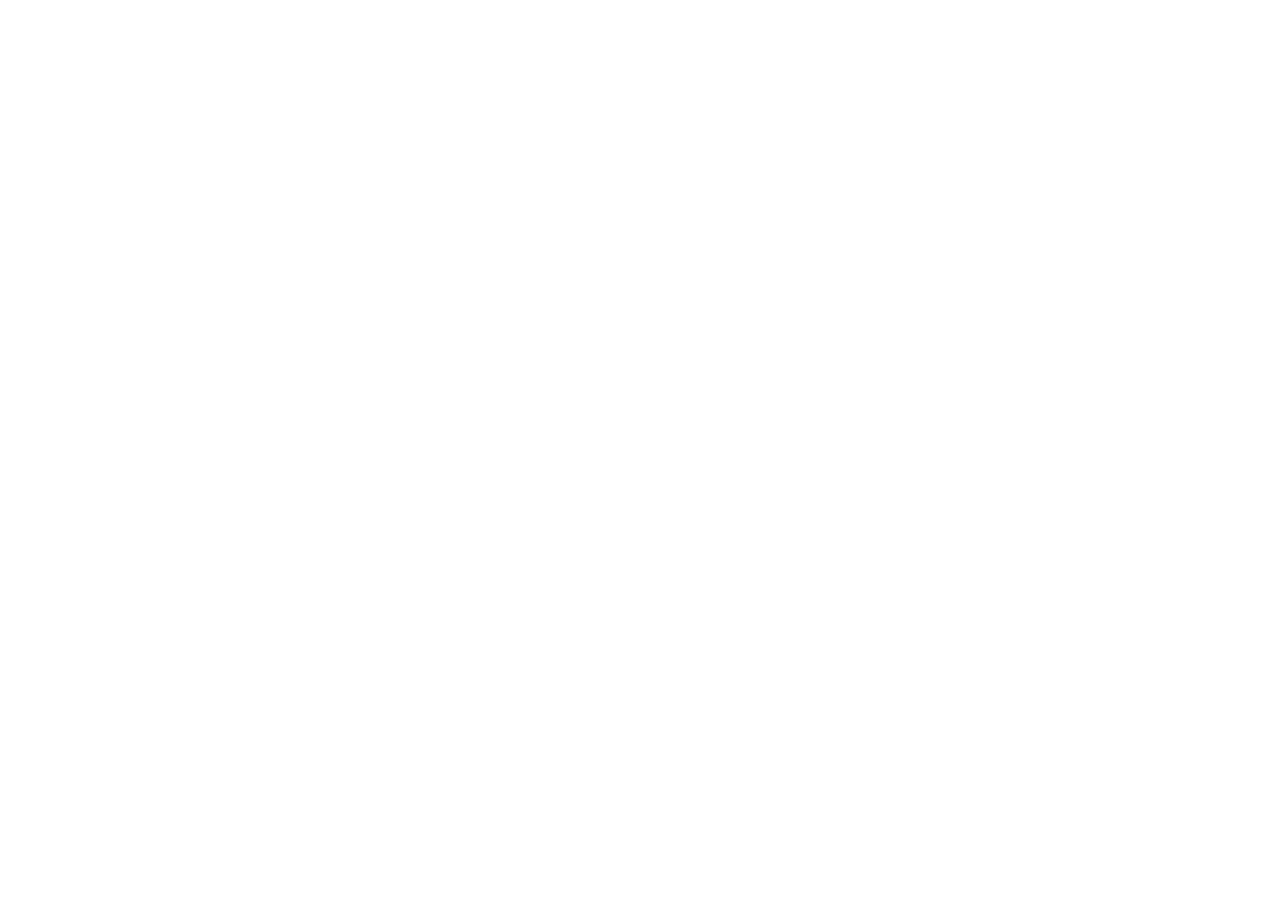
==== index.html @ c954b09b "create project" ====
<!DOCTYPE html>
<html lang="en">
  <head>
    <meta charset="UTF-8" />
    <meta name="viewport" content="width=device-width, initial-scale=1.0" />
    <title>Document</title>
    <link rel="stylesheet" href="style.css" />
  </head>
  <body></body>

  <script src="main.js"></script>
</html>
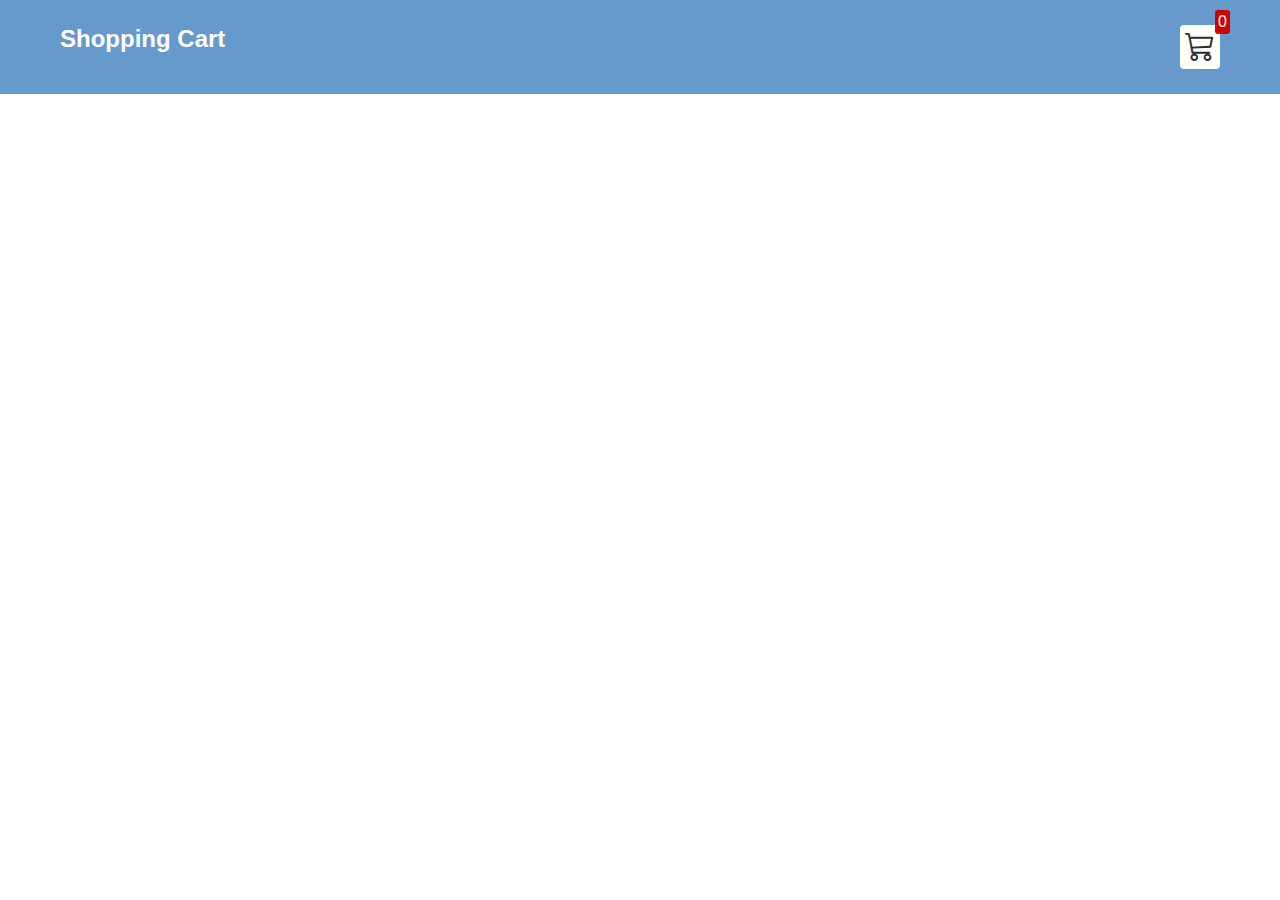
==== commit 8c0355c8: "create navbar" ====
--- a/index.html
+++ b/index.html
@@ -4,9 +4,27 @@
     <meta charset="UTF-8" />
     <meta name="viewport" content="width=device-width, initial-scale=1.0" />
     <title>Document</title>
+    <link
+      rel="stylesheet"
+      href="https://cdn.jsdelivr.net/npm/bootstrap-icons@1.11.3/font/bootstrap-icons.min.css"
+    />
     <link rel="stylesheet" href="style.css" />
   </head>
-  <body></body>
+  <body>
+    <div class="navbar">
+      <h2>Shopping Cart</h2>
+      <div class="cart">
+        <i class="bi bi-cart3"></i>
+        <div class="cart-amount">0</div>
+      </div>
+    </div>
+    <div class="shop" id="shop">
+      <div class="item"></div>
+      <div class="item"></div>
+      <div class="item"></div>
+      <div class="item"></div>
+    </div>
+  </body>
 
   <script src="main.js"></script>
 </html>
--- a/style.css
+++ b/style.css
@@ -0,0 +1,44 @@
+/**
+* ? Changing browser's default styles
+**/
+* {
+  margin: 0;
+  padding: 0;
+  box-sizing: border-box;
+}
+
+body {
+  font-family: sans-serif;
+}
+
+/**
+* ? Navbar styles
+**/
+
+.navbar {
+  background-color: #6699cc;
+  color: white;
+  padding: 25px 60px;
+  display: flex;
+  justify-content: space-between;
+}
+
+.cart {
+  position: relative;
+  background-color: #fff;
+  color: #2d2d2a;
+  font-size: 30px;
+  padding: 5px;
+  border-radius: 4px;
+}
+
+.cart-amount {
+  position: absolute;
+  top: -15px;
+  right: -10px;
+  font-size: 16px;
+  background-color: #d00000;
+  color: #fff;
+  padding: 3px;
+  border-radius: 3px;
+}
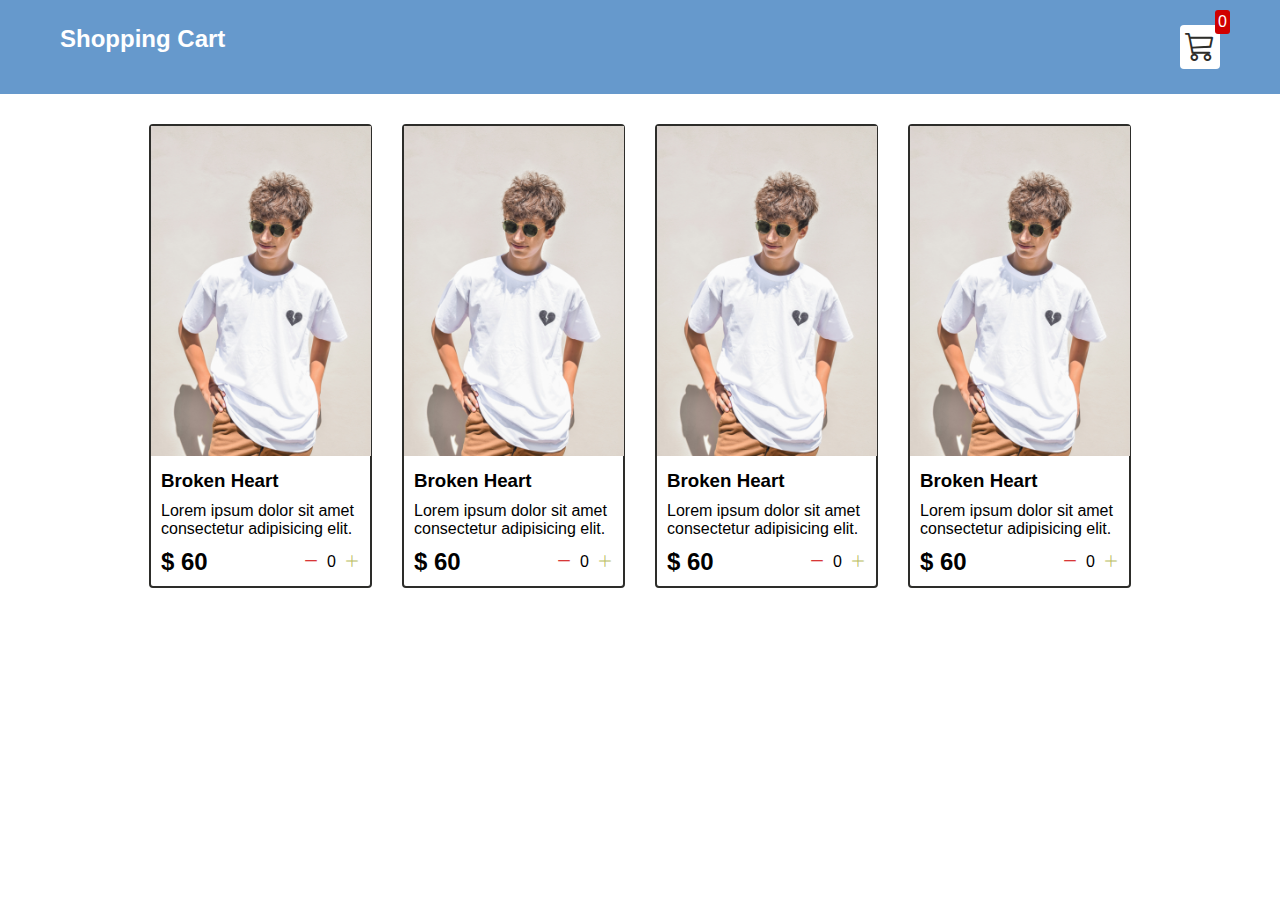
==== commit 9045b4ff: "create product cards" ====
--- a/index.html
+++ b/index.html
@@ -18,12 +18,7 @@
         <div class="cart-amount">0</div>
       </div>
     </div>
-    <div class="shop" id="shop">
-      <div class="item"></div>
-      <div class="item"></div>
-      <div class="item"></div>
-      <div class="item"></div>
-    </div>
+    <div class="shop" id="shop"></div>
   </body>
 
   <script src="main.js"></script>
--- a/style.css
+++ b/style.css
@@ -21,6 +21,7 @@
   padding: 25px 60px;
   display: flex;
   justify-content: space-between;
+  margin-bottom: 30px;
 }
 
 .cart {
@@ -42,3 +43,58 @@
   padding: 3px;
   border-radius: 3px;
 }
+
+/**
+* ? Shop item styles
+**/
+
+.shop {
+  display: grid;
+  grid-template-columns: repeat(4, 223px);
+  gap: 30px;
+  justify-content: center;
+}
+
+@media (max-width: 1000px) {
+  .shop {
+    grid-template-columns: repeat(2, 223px);
+  }
+}
+
+@media (max-width: 500px) {
+  .shop {
+    grid-template-columns: repeat(1, 223px);
+  }
+}
+
+.item {
+  border: 2px solid #2d2d2a;
+  border-radius: 4px;
+}
+
+.details {
+  display: flex;
+  flex-direction: column;
+  padding: 10px;
+  gap: 10px;
+}
+
+.price-quantity {
+  display: flex;
+  justify-content: space-between;
+  align-items: center;
+}
+
+.buttons {
+  display: flex;
+  gap: 8px;
+  font-size: 16px;
+}
+
+.bi-dash-lg {
+  color: #d00000;
+}
+
+.bi-plus-lg {
+  color: #bbbe64;
+}
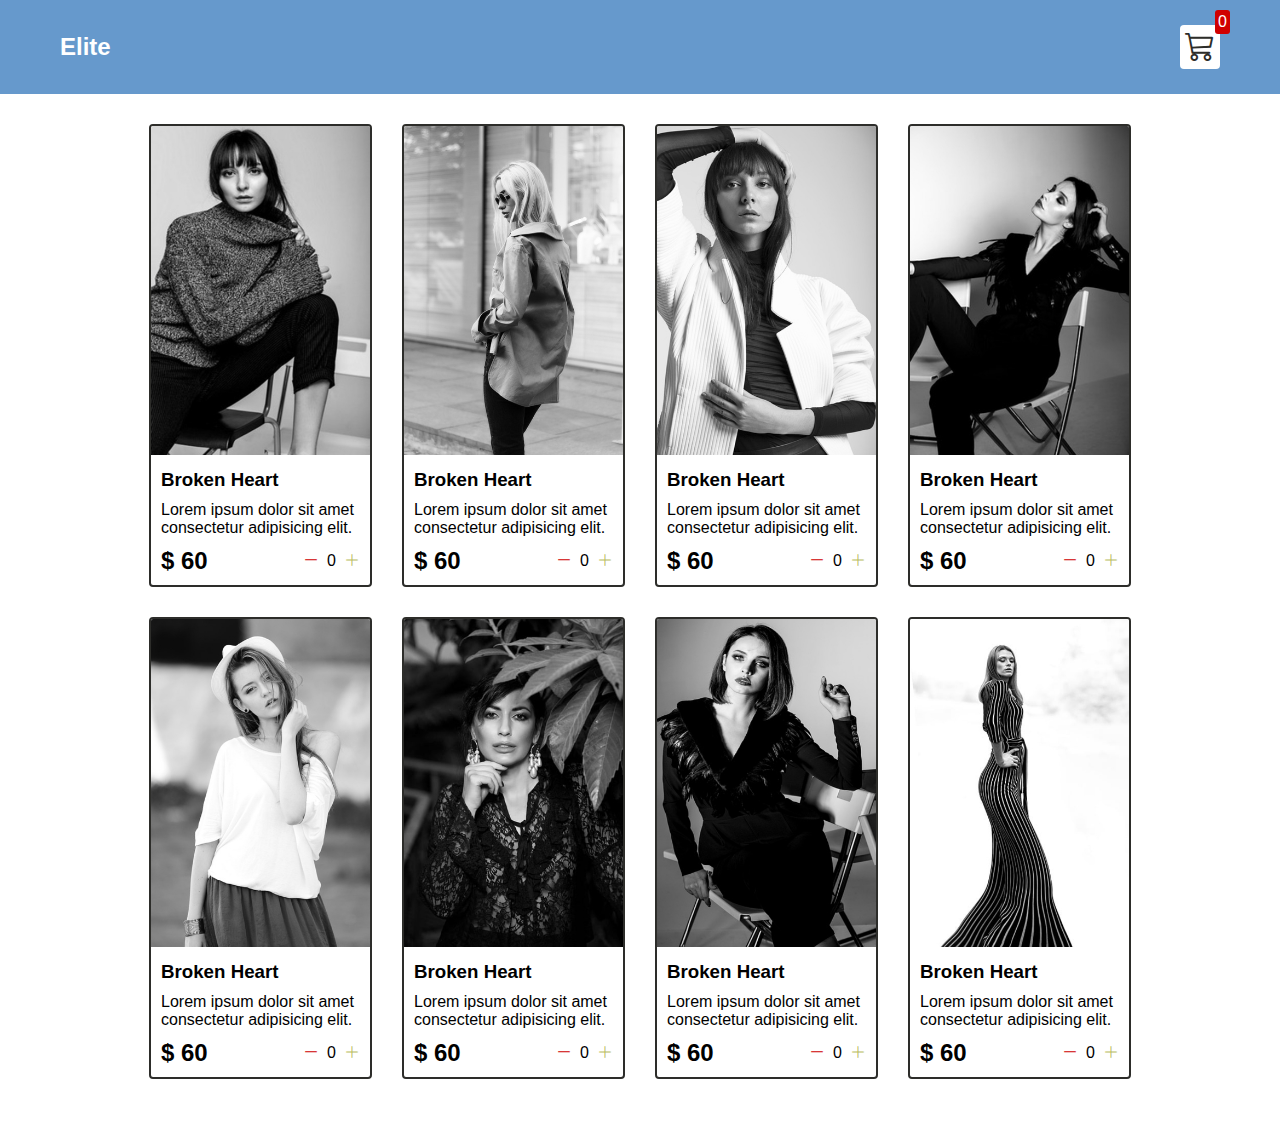
==== commit 70ab23e7: "add images" ====
--- a/index.html
+++ b/index.html
@@ -4,22 +4,27 @@
     <meta charset="UTF-8" />
     <meta name="viewport" content="width=device-width, initial-scale=1.0" />
     <title>Document</title>
+    <link rel="stylesheet" href="style.css" />
     <link
       rel="stylesheet"
       href="https://cdn.jsdelivr.net/npm/bootstrap-icons@1.11.3/font/bootstrap-icons.min.css"
     />
-    <link rel="stylesheet" href="style.css" />
   </head>
   <body>
     <div class="navbar">
-      <h2>Shopping Cart</h2>
-      <div class="cart">
-        <i class="bi bi-cart3"></i>
-        <div class="cart-amount">0</div>
-      </div>
+      <a href="index.html">
+        <h2>Elite</h2>
+      </a>
+      <a href="cart.html">
+        <div class="cart">
+          <i class="bi bi-cart3"></i>
+          <div id="cart-amount" class="cart-amount">0</div>
+        </div>
+      </a>
     </div>
     <div class="shop" id="shop"></div>
   </body>
 
+  <script src="data.js"></script>
   <script src="main.js"></script>
 </html>
--- a/style.css
+++ b/style.css
@@ -11,6 +11,15 @@
   font-family: sans-serif;
 }
 
+i {
+  cursor: pointer;
+}
+
+a {
+  text-decoration: none;
+  color: white;
+}
+
 /**
 * ? Navbar styles
 **/
@@ -21,6 +30,7 @@
   padding: 25px 60px;
   display: flex;
   justify-content: space-between;
+  align-items: center;
   margin-bottom: 30px;
 }
 
@@ -53,6 +63,7 @@
   grid-template-columns: repeat(4, 223px);
   gap: 30px;
   justify-content: center;
+  margin-bottom: 50px;
 }
 
 @media (max-width: 1000px) {
@@ -70,6 +81,11 @@
 .item {
   border: 2px solid #2d2d2a;
   border-radius: 4px;
+}
+
+.item img {
+  width: 100%;
+  border-radius: 2px 2px 0 0;
 }
 
 .details {
@@ -98,3 +114,78 @@
 .bi-plus-lg {
   color: #bbbe64;
 }
+
+/**
+* ? Label and buttons styles
+**/
+
+.text-center {
+  text-align: center;
+  margin-bottom: 20px;
+}
+
+.home-button,
+.checkout,
+.remove-all {
+  background-color: #212529;
+  color: white;
+  border: none;
+  padding: 6px;
+  border: 3px;
+  cursor: pointer;
+  margin-top: 10px;
+}
+.checkout {
+  background: #bbbe64;
+}
+
+.remove-all {
+  background: #d00000;
+}
+
+.bi-x-lg {
+  color: #d00000;
+  font-weight: bold;
+}
+
+/**
+* ? Shopping cart styles
+*/
+
+.shopping-cart {
+  display: grid;
+  grid-template-columns: repeat(1, 320px);
+  justify-content: center;
+  gap: 15px;
+}
+
+.cart-item {
+  border: 2px solid #2d2d2a;
+  border-radius: 5px;
+  display: flex;
+  margin: 5px;
+}
+
+.title-price-x {
+  width: 195px;
+  display: flex;
+  align-items: center;
+  justify-content: space-between;
+}
+
+.title-price {
+  display: flex;
+  align-items: center;
+  gap: 10px;
+}
+
+.cart-item-price {
+  background-color: #2d2d2a;
+  color: white;
+  border-radius: 4px;
+  padding: 3px 6px;
+}
+
+/**
+ * ? https://coolors.co/2d2d2a-bbbe64-d00000-c0e8f9-6699cc
+ */
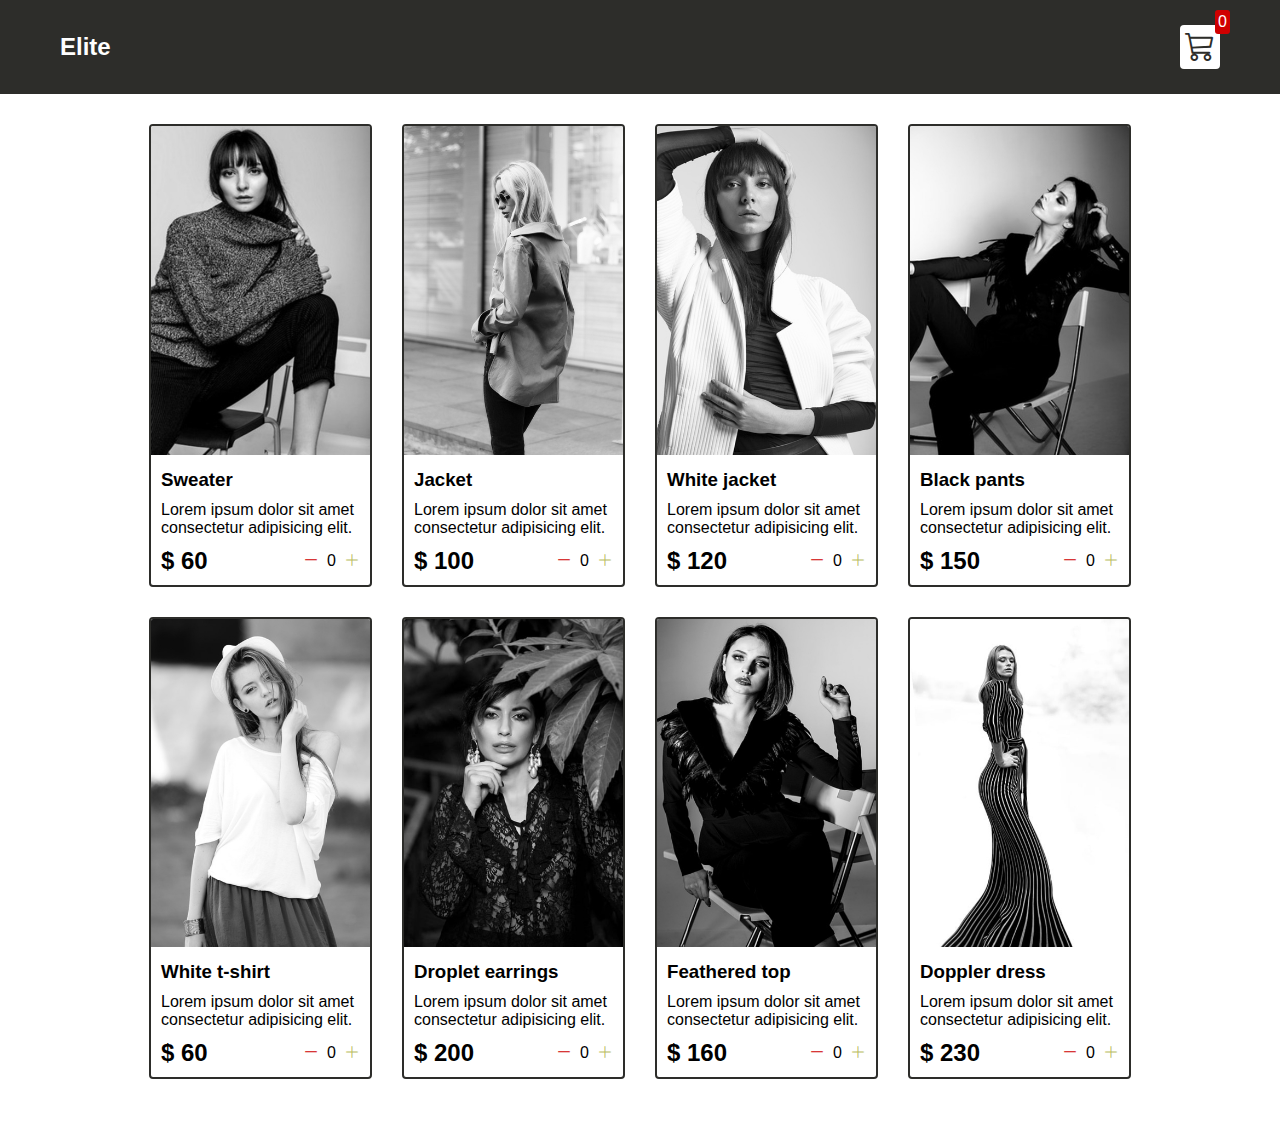
==== commit 9c00ad2f: "small changes" ====
--- a/index.html
+++ b/index.html
@@ -3,7 +3,7 @@
   <head>
     <meta charset="UTF-8" />
     <meta name="viewport" content="width=device-width, initial-scale=1.0" />
-    <title>Document</title>
+    <title>Elite</title>
     <link rel="stylesheet" href="style.css" />
     <link
       rel="stylesheet"
--- a/style.css
+++ b/style.css
@@ -25,7 +25,7 @@
 **/
 
 .navbar {
-  background-color: #6699cc;
+  background-color: #2d2d2a;
   color: white;
   padding: 25px 60px;
   display: flex;
@@ -93,6 +93,13 @@
   flex-direction: column;
   padding: 10px;
   gap: 10px;
+  justify-content: center;
+}
+
+.bi.bi-x-lg {
+  position: absolute;
+  top: 0;
+  right: 0;
 }
 
 .price-quantity {
@@ -127,7 +134,7 @@
 .home-button,
 .checkout,
 .remove-all {
-  background-color: #212529;
+  background-color: #2d2d2a;
   color: white;
   border: none;
   padding: 6px;
@@ -164,6 +171,7 @@
   border-radius: 5px;
   display: flex;
   margin: 5px;
+  position: relative;
 }
 
 .title-price-x {
@@ -186,6 +194,10 @@
   padding: 3px 6px;
 }
 
+.empty-cart {
+  color: #2d2d2a;
+}
+
 /**
  * ? https://coolors.co/2d2d2a-bbbe64-d00000-c0e8f9-6699cc
  */
